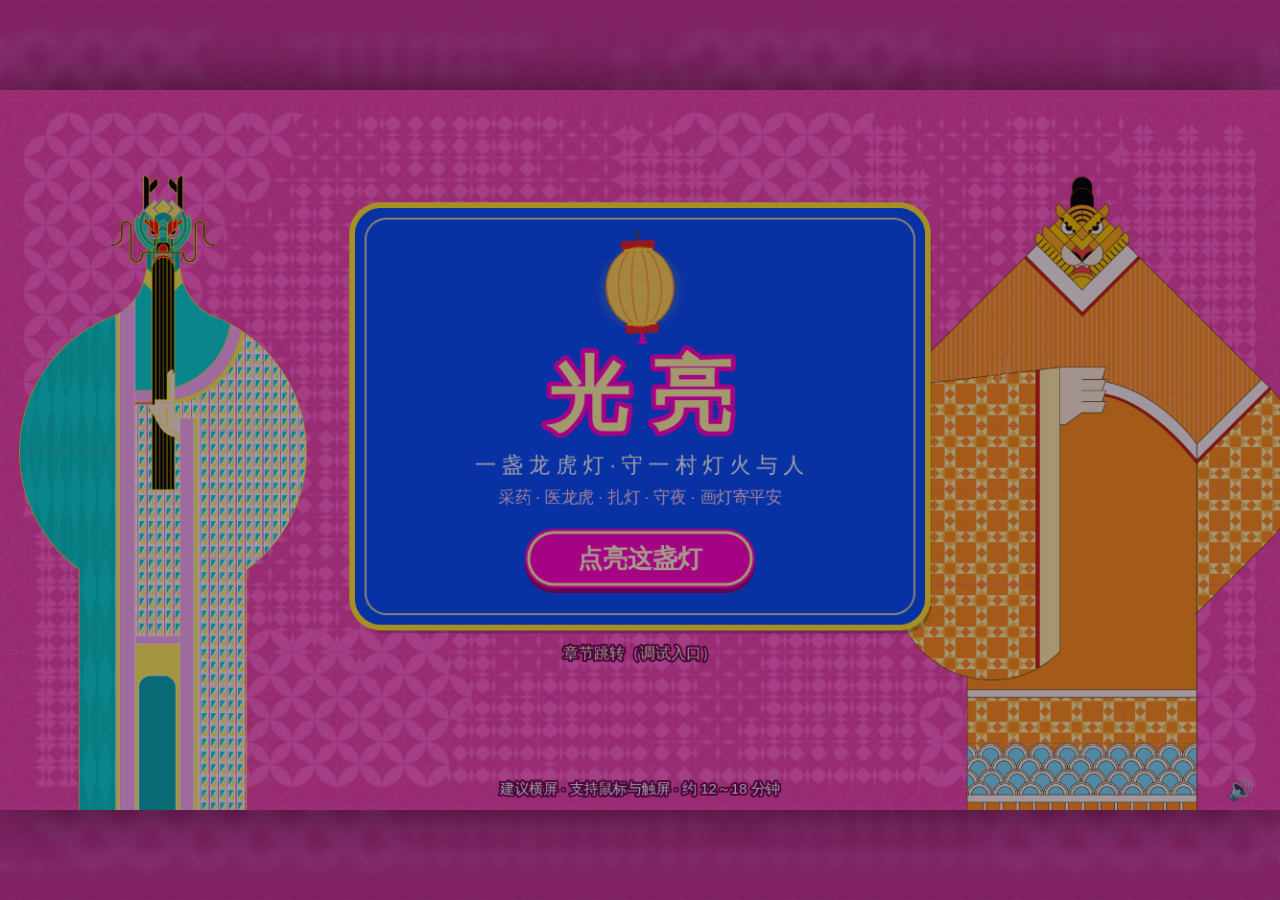
==== index.html @ 14c52aaf "Revise four scenes and add three downloadable showcase films" ====
<!DOCTYPE html>
<html lang="zh-CN">
<head>
<meta charset="UTF-8">
<meta name="viewport" content="width=device-width, initial-scale=1.0, maximum-scale=1.0, user-scalable=no, viewport-fit=cover">
<meta name="apple-mobile-web-app-capable" content="yes">
<title>光亮 · 龙虎灯</title>
<style>
  html,body{margin:0;padding:0;width:100%;height:100%;overflow:hidden;background:#2a0f2e;}
  body{
    background:#2a0f2e url(assets/bg_pattern.jpg?v=5) center/cover no-repeat;
    font-family:"Heiti SC","STHeiti","SimHei","Source Han Sans SC","Noto Sans SC","Microsoft YaHei","PingFang SC",sans-serif;
    -webkit-user-select:none;user-select:none;-webkit-touch-callout:none;
  }
  body::before{content:"";position:fixed;inset:0;background:rgba(40,8,40,.55);backdrop-filter:blur(6px);-webkit-backdrop-filter:blur(6px);}
  #game{position:fixed;inset:0;padding:env(safe-area-inset-top) env(safe-area-inset-right) env(safe-area-inset-bottom) env(safe-area-inset-left);}
  #game canvas{touch-action:none;box-shadow:0 0 60px rgba(0,0,0,.55);}
  #rotate{position:fixed;inset:0;z-index:20;display:none;flex-direction:column;align-items:center;justify-content:center;
    background:#ff9cd4 url(assets/bg_pattern.jpg?v=5) center/cover;color:#fff;text-align:center;}
  #rotate .card{background:#004dfc;border:6px solid #ff00c8;border-radius:24px;padding:28px 34px;box-shadow:0 10px 0 #9a0078;}
  #rotate .phone{width:54px;height:92px;border:5px solid #fbf5a2;border-radius:12px;margin:0 auto 18px;animation:rot 2.2s ease-in-out infinite;}
  #rotate h2{margin:0 0 8px;font-size:26px;letter-spacing:.2em;color:#fbf5a2;}
  #rotate p{margin:0;font-size:15px;letter-spacing:.1em;}
  @keyframes rot{0%,30%{transform:rotate(0)}60%,100%{transform:rotate(-90deg)}}
  #loading{position:fixed;inset:0;display:flex;align-items:center;justify-content:center;color:#fbf5a2;font-size:20px;letter-spacing:.3em;z-index:5;pointer-events:none;}
</style>
</head>
<body>
<div id="loading">龙虎灯 · 载入中</div>
<div id="game"></div>
<div id="rotate"><div class="card"><div class="phone"></div><h2>请横屏体验</h2><p>旋转手机后自动继续，进度不会丢失</p></div></div>
<script src="lib/phaser.min.js"></script>
<script src="js/core.js?v=5"></script>
<script src="js/data.js?v=5"></script>
<script src="js/scenes/boot.js?v=5"></script>
<script src="js/scenes/title.js?v=5"></script>
<script src="js/scenes/story.js?v=6"></script>
<script src="js/scenes/act.js?v=5"></script>
<script src="js/scenes/forage.js?v=6"></script>
<script src="js/scenes/medicine.js?v=6"></script>
<script src="js/scenes/market.js?v=5"></script>
<script src="js/scenes/craft.js?v=5"></script>
<script src="js/scenes/defense.js?v=5"></script>
<script src="js/scenes/decorate.js?v=5"></script>
<script src="js/scenes/ending.js?v=5"></script>
<script src="js/main.js?v=5"></script>
</body>
</html>
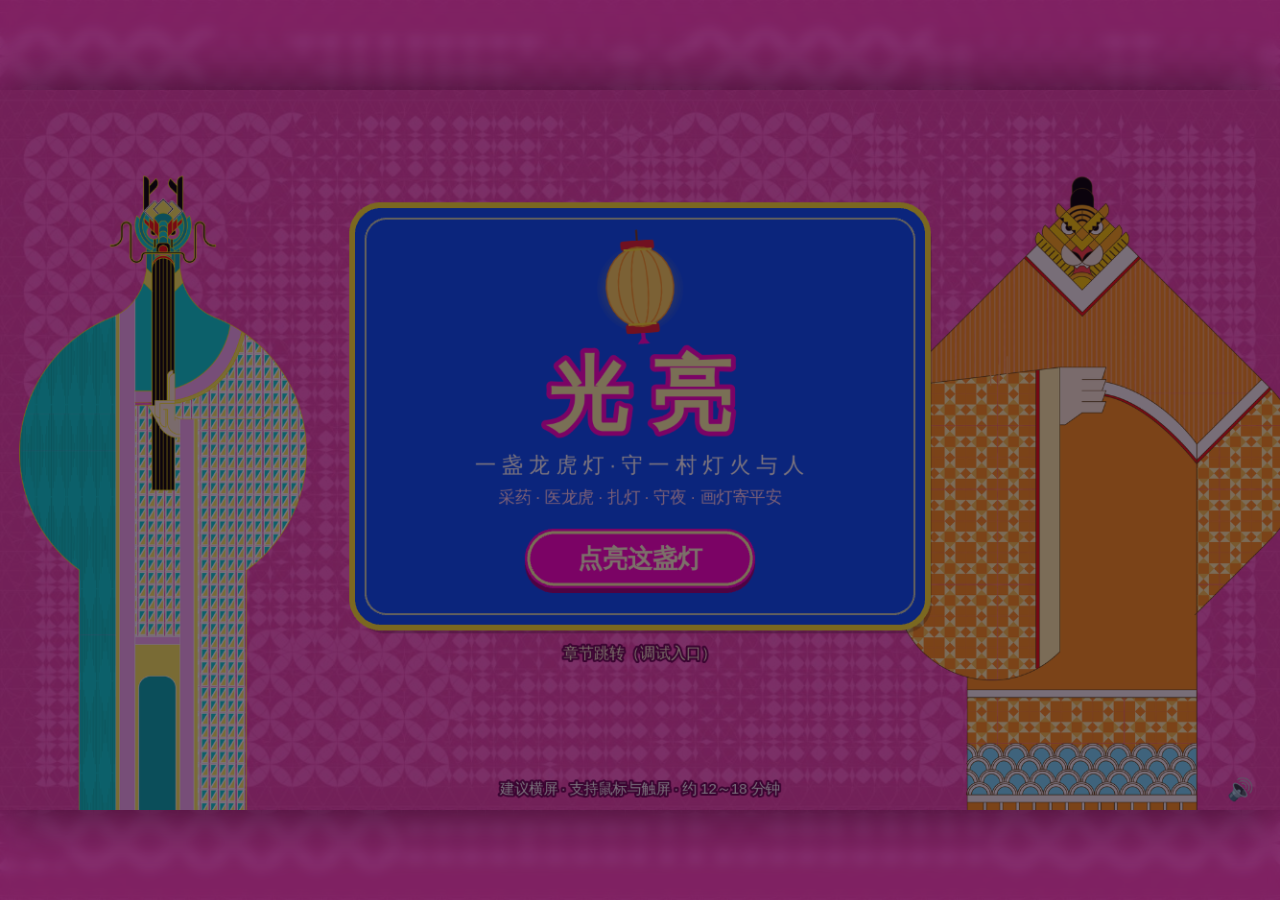
==== commit 26508b06: "药庐济世：药泥交互修复已在主线，JS 版本升至 v7 强制刷新旧缓存" ====
--- a/index.html
+++ b/index.html
@@ -30,19 +30,19 @@
 <div id="game"></div>
 <div id="rotate"><div class="card"><div class="phone"></div><h2>请横屏体验</h2><p>旋转手机后自动继续，进度不会丢失</p></div></div>
 <script src="lib/phaser.min.js"></script>
-<script src="js/core.js?v=5"></script>
-<script src="js/data.js?v=5"></script>
-<script src="js/scenes/boot.js?v=5"></script>
-<script src="js/scenes/title.js?v=5"></script>
-<script src="js/scenes/story.js?v=6"></script>
-<script src="js/scenes/act.js?v=5"></script>
-<script src="js/scenes/forage.js?v=6"></script>
-<script src="js/scenes/medicine.js?v=6"></script>
-<script src="js/scenes/market.js?v=5"></script>
-<script src="js/scenes/craft.js?v=5"></script>
-<script src="js/scenes/defense.js?v=5"></script>
-<script src="js/scenes/decorate.js?v=5"></script>
-<script src="js/scenes/ending.js?v=5"></script>
-<script src="js/main.js?v=5"></script>
+<script src="js/core.js?v=7"></script>
+<script src="js/data.js?v=7"></script>
+<script src="js/scenes/boot.js?v=7"></script>
+<script src="js/scenes/title.js?v=7"></script>
+<script src="js/scenes/story.js?v=7"></script>
+<script src="js/scenes/act.js?v=7"></script>
+<script src="js/scenes/forage.js?v=7"></script>
+<script src="js/scenes/medicine.js?v=7"></script>
+<script src="js/scenes/market.js?v=7"></script>
+<script src="js/scenes/craft.js?v=7"></script>
+<script src="js/scenes/defense.js?v=7"></script>
+<script src="js/scenes/decorate.js?v=7"></script>
+<script src="js/scenes/ending.js?v=7"></script>
+<script src="js/main.js?v=7"></script>
 </body>
 </html>
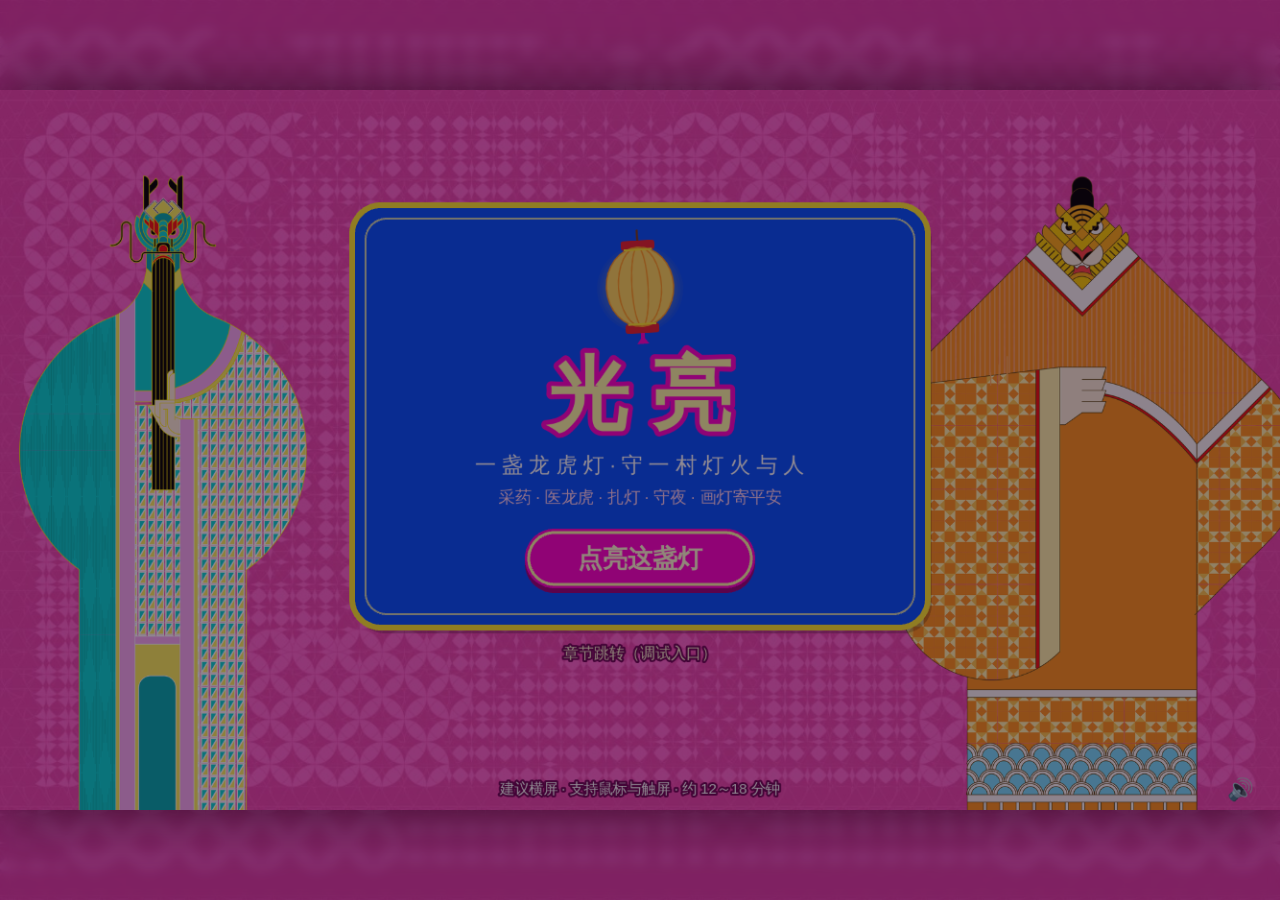
==== commit 9832e445: "BGM 连续性修复：前瞻调度 6s 抗卡顿断音，换模式量化到小节边界交叉淡化，夜间新增箫句旋律避免守灯夜空窗（v8）" ====
--- a/index.html
+++ b/index.html
@@ -30,19 +30,19 @@
 <div id="game"></div>
 <div id="rotate"><div class="card"><div class="phone"></div><h2>请横屏体验</h2><p>旋转手机后自动继续，进度不会丢失</p></div></div>
 <script src="lib/phaser.min.js"></script>
-<script src="js/core.js?v=7"></script>
-<script src="js/data.js?v=7"></script>
-<script src="js/scenes/boot.js?v=7"></script>
-<script src="js/scenes/title.js?v=7"></script>
-<script src="js/scenes/story.js?v=7"></script>
-<script src="js/scenes/act.js?v=7"></script>
-<script src="js/scenes/forage.js?v=7"></script>
-<script src="js/scenes/medicine.js?v=7"></script>
-<script src="js/scenes/market.js?v=7"></script>
-<script src="js/scenes/craft.js?v=7"></script>
-<script src="js/scenes/defense.js?v=7"></script>
-<script src="js/scenes/decorate.js?v=7"></script>
-<script src="js/scenes/ending.js?v=7"></script>
-<script src="js/main.js?v=7"></script>
+<script src="js/core.js?v=8"></script>
+<script src="js/data.js?v=8"></script>
+<script src="js/scenes/boot.js?v=8"></script>
+<script src="js/scenes/title.js?v=8"></script>
+<script src="js/scenes/story.js?v=8"></script>
+<script src="js/scenes/act.js?v=8"></script>
+<script src="js/scenes/forage.js?v=8"></script>
+<script src="js/scenes/medicine.js?v=8"></script>
+<script src="js/scenes/market.js?v=8"></script>
+<script src="js/scenes/craft.js?v=8"></script>
+<script src="js/scenes/defense.js?v=8"></script>
+<script src="js/scenes/decorate.js?v=8"></script>
+<script src="js/scenes/ending.js?v=8"></script>
+<script src="js/main.js?v=8"></script>
 </body>
 </html>
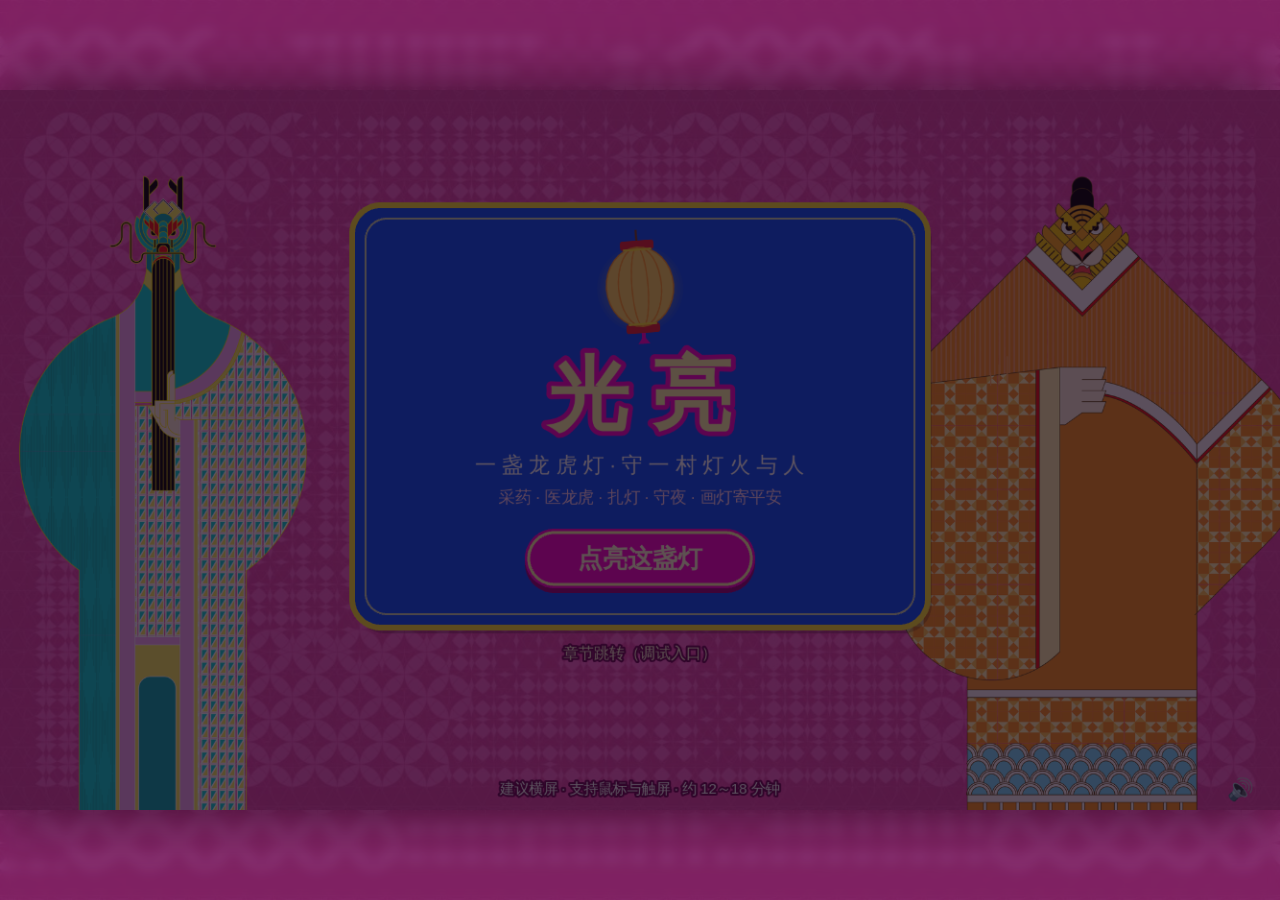
==== commit 2efad1b4: "按视频重做救虎/救龙：棋盘上的「山中相遇」任务卡片替代药庐场景切换（救虎：长按符纸化符水→拖给猛虎；救龙：三味药入罐调药贴→敷龙眼），音乐不切场景保持连续（v9）" ====
--- a/index.html
+++ b/index.html
@@ -30,19 +30,20 @@
 <div id="game"></div>
 <div id="rotate"><div class="card"><div class="phone"></div><h2>请横屏体验</h2><p>旋转手机后自动继续，进度不会丢失</p></div></div>
 <script src="lib/phaser.min.js"></script>
-<script src="js/core.js?v=8"></script>
-<script src="js/data.js?v=8"></script>
-<script src="js/scenes/boot.js?v=8"></script>
-<script src="js/scenes/title.js?v=8"></script>
-<script src="js/scenes/story.js?v=8"></script>
-<script src="js/scenes/act.js?v=8"></script>
-<script src="js/scenes/forage.js?v=8"></script>
-<script src="js/scenes/medicine.js?v=8"></script>
-<script src="js/scenes/market.js?v=8"></script>
-<script src="js/scenes/craft.js?v=8"></script>
-<script src="js/scenes/defense.js?v=8"></script>
-<script src="js/scenes/decorate.js?v=8"></script>
-<script src="js/scenes/ending.js?v=8"></script>
-<script src="js/main.js?v=8"></script>
+<script src="js/core.js?v=9"></script>
+<script src="js/data.js?v=9"></script>
+<script src="js/scenes/boot.js?v=9"></script>
+<script src="js/scenes/title.js?v=9"></script>
+<script src="js/scenes/story.js?v=9"></script>
+<script src="js/scenes/act.js?v=9"></script>
+<script src="js/scenes/rescue.js?v=9"></script>
+<script src="js/scenes/forage.js?v=9"></script>
+<script src="js/scenes/medicine.js?v=9"></script>
+<script src="js/scenes/market.js?v=9"></script>
+<script src="js/scenes/craft.js?v=9"></script>
+<script src="js/scenes/defense.js?v=9"></script>
+<script src="js/scenes/decorate.js?v=9"></script>
+<script src="js/scenes/ending.js?v=9"></script>
+<script src="js/main.js?v=9"></script>
 </body>
 </html>
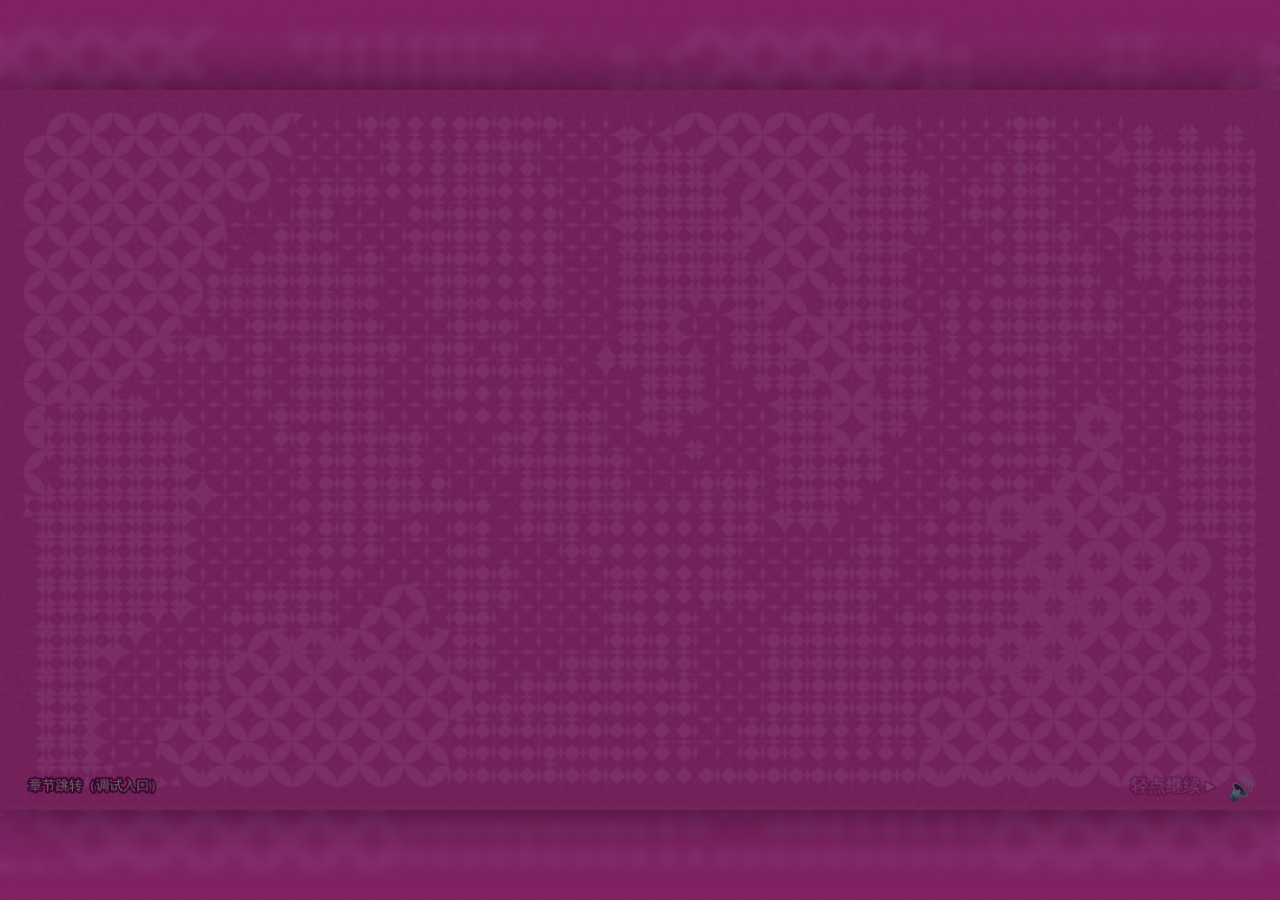
==== commit fd9cfb78: "全部按视频对齐：开头改为滚动序章文字页（同安老街…），流程去掉市集与幕间卡（A→药庐济世→剧情B→扎灯→C→守灯→D），结尾第五幕心愿灯（纹样+祝福chips落笔灯笼）与尾声·灯与人文章页，照片背景取" ====
--- a/index.html
+++ b/index.html
@@ -30,20 +30,20 @@
 <div id="game"></div>
 <div id="rotate"><div class="card"><div class="phone"></div><h2>请横屏体验</h2><p>旋转手机后自动继续，进度不会丢失</p></div></div>
 <script src="lib/phaser.min.js"></script>
-<script src="js/core.js?v=9"></script>
-<script src="js/data.js?v=9"></script>
-<script src="js/scenes/boot.js?v=9"></script>
-<script src="js/scenes/title.js?v=9"></script>
-<script src="js/scenes/story.js?v=9"></script>
-<script src="js/scenes/act.js?v=9"></script>
-<script src="js/scenes/rescue.js?v=9"></script>
-<script src="js/scenes/forage.js?v=9"></script>
-<script src="js/scenes/medicine.js?v=9"></script>
-<script src="js/scenes/market.js?v=9"></script>
-<script src="js/scenes/craft.js?v=9"></script>
-<script src="js/scenes/defense.js?v=9"></script>
-<script src="js/scenes/decorate.js?v=9"></script>
-<script src="js/scenes/ending.js?v=9"></script>
-<script src="js/main.js?v=9"></script>
+<script src="js/core.js?v=10"></script>
+<script src="js/data.js?v=10"></script>
+<script src="js/scenes/boot.js?v=10"></script>
+<script src="js/scenes/title.js?v=10"></script>
+<script src="js/scenes/story.js?v=10"></script>
+<script src="js/scenes/act.js?v=10"></script>
+<script src="js/scenes/rescue.js?v=10"></script>
+<script src="js/scenes/forage.js?v=10"></script>
+<script src="js/scenes/medicine.js?v=10"></script>
+<script src="js/scenes/market.js?v=10"></script>
+<script src="js/scenes/craft.js?v=10"></script>
+<script src="js/scenes/defense.js?v=10"></script>
+<script src="js/scenes/decorate.js?v=10"></script>
+<script src="js/scenes/ending.js?v=10"></script>
+<script src="js/main.js?v=10"></script>
 </body>
 </html>
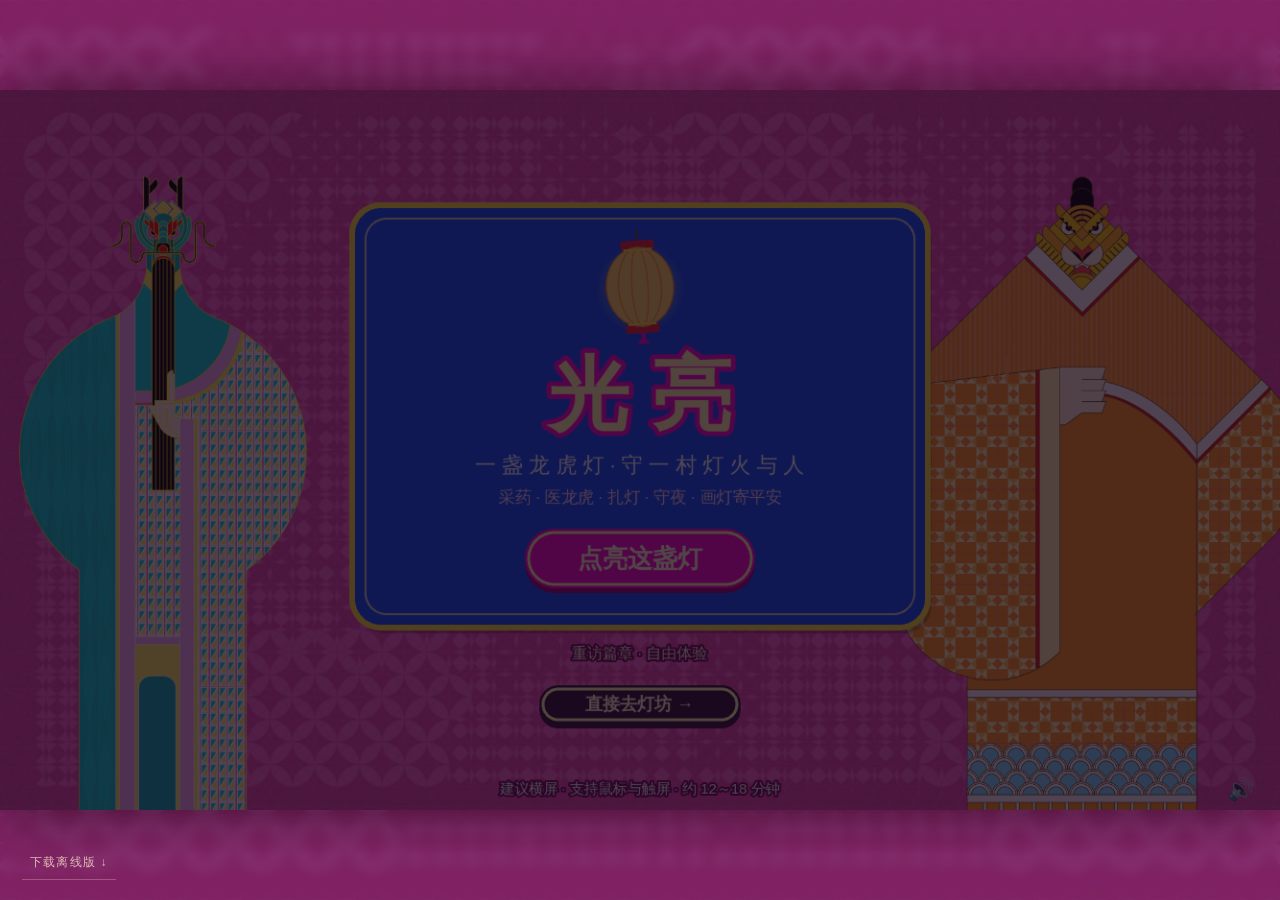
==== commit c8a316bc: "Integrate reference-film journey with continuous transitions and interactive wish lantern" ====
--- a/index.html
+++ b/index.html
@@ -24,12 +24,15 @@
   @keyframes rot{0%,30%{transform:rotate(0)}60%,100%{transform:rotate(-90deg)}}
   #loading{position:fixed;inset:0;display:flex;align-items:center;justify-content:center;color:#fbf5a2;font-size:20px;letter-spacing:.3em;z-index:5;pointer-events:none;}
 </style>
+<link rel="stylesheet" href="journey.css?v=10">
 </head>
 <body>
 <div id="loading">龙虎灯 · 载入中</div>
 <div id="game"></div>
+<a class="download-link" href="download.html">下载离线版 ↓</a>
 <div id="rotate"><div class="card"><div class="phone"></div><h2>请横屏体验</h2><p>旋转手机后自动继续，进度不会丢失</p></div></div>
 <script src="lib/phaser.min.js"></script>
+<script src="lib/three.min.js"></script>
 <script src="js/core.js?v=10"></script>
 <script src="js/data.js?v=10"></script>
 <script src="js/scenes/boot.js?v=10"></script>
@@ -44,6 +47,7 @@
 <script src="js/scenes/defense.js?v=10"></script>
 <script src="js/scenes/decorate.js?v=10"></script>
 <script src="js/scenes/ending.js?v=10"></script>
+<script src="js/journey.js?v=10"></script>
 <script src="js/main.js?v=10"></script>
 </body>
 </html>
--- a/journey.css
+++ b/journey.css
@@ -0,0 +1,12 @@
+#scene-blend{position:fixed;z-index:3000;pointer-events:all;background:#c72d9b center/100% 100% no-repeat;will-change:opacity}
+.journey{position:fixed;inset:0;z-index:10;color:#f4edda;font-family:"Songti SC","Noto Serif CJK SC","Noto Serif SC",serif;opacity:0;transition:opacity 1s ease;overflow:hidden;box-sizing:border-box}
+.journey.is-visible{opacity:1}.journey *{box-sizing:border-box}.journey button,.journey input{font:inherit}.journey button{cursor:pointer;touch-action:manipulation}.journey button:focus-visible,.journey input:focus-visible{outline:2px solid #e3bd6b;outline-offset:5px}.journey button:disabled{opacity:.35;cursor:default}.journey [hidden]{display:none!important}
+.journey .quiet{border:0;background:none;color:inherit;letter-spacing:.12em;padding:10px;font-size:13px;opacity:.72}.journey .quiet:hover{opacity:1}.journey .sound{position:absolute;right:28px;bottom:24px;z-index:5;border:1px solid #cbb88366;border-radius:50%;width:42px;height:42px;color:#e5d9b3;background:#13141188;font:16px sans-serif}
+.intro{background:#d923a7 url(assets/bg_pattern.jpg?v=5) center/cover;display:grid;place-items:center;text-align:center}.intro::before{content:"";position:absolute;inset:0;background:linear-gradient(120deg,#d0289b75,#810c7266)}.intro::after{content:"";position:absolute;inset:15px;border:1px solid #fff0c34d;pointer-events:none}.intro-content{z-index:1;width:min(850px,85vw)}.intro .eyebrow{font-size:13px;letter-spacing:.5em;color:#ffedb9;margin:0 0 45px}.intro h1{font-weight:400;font-size:clamp(24px,3.3vw,45px);letter-spacing:.16em;line-height:1.7;margin:0 0 22px}.intro .verse{font-size:clamp(16px,1.8vw,24px);line-height:2.2;letter-spacing:.13em;min-height:5em;white-space:pre-line;margin:0 0 38px}.intro-copy{transition:opacity .5s ease,transform .7s ease}.intro-copy.changing{opacity:0;transform:translateY(12px)}.journey .primary{background:#e8d7a8;color:#26251d;border:1px solid #e8d7a8;border-radius:2px;padding:13px 30px;font-size:15px;letter-spacing:.18em;transition:background .25s}.journey .primary:hover{background:#fff0c9}.intro .primary{background:transparent;border-color:#fff0c3aa;color:#fff6da;min-width:190px}.intro .primary:hover{background:#fff0c322}.intro .skip{position:absolute;right:30px;top:25px}.intro .progress{margin-top:30px;color:#ffe7b58c;font:12px sans-serif;letter-spacing:.35em}.intro .footer{position:absolute;bottom:30px;left:50%;transform:translateX(-50%);font-size:12px;letter-spacing:.16em;color:#fff0c3aa}
+.workshop{background:#121411}.workshop::before{content:"";position:absolute;inset:0;background:linear-gradient(90deg,#11130fe8 0%,#11130f62 48%,#11130fd9 100%),linear-gradient(0deg,#10120ff2,transparent 60%),url(assets/workshop/workshop-bg.png) center/cover;opacity:.87}.workshop::after{content:"";position:absolute;inset:0;pointer-events:none;background:radial-gradient(ellipse at 55% 49%,#b49b4e0f,transparent 54%)}.workshop header{position:absolute;left:4.2%;top:6.2%;z-index:2}.workshop .eyebrow{font-size:12px;letter-spacing:.32em;color:#bfad77;margin:0 0 20px}.workshop h1{font-size:clamp(25px,3vw,43px);letter-spacing:.09em;font-weight:400;line-height:1.5;margin:0 0 10px}.workshop .subhead{font-size:12px;letter-spacing:.18em;color:#b9b49f;margin:0}.workshop .return{position:absolute;right:25px;top:24px;z-index:5}
+.lantern-stage{position:absolute;left:25%;top:10%;width:51%;height:83%;z-index:1;touch-action:none;cursor:grab}.lantern-stage.drawing{cursor:crosshair}.lantern-stage:active{cursor:grabbing}.lantern-stage canvas{width:100%;height:100%;display:block;outline:0;touch-action:none}.lantern-glow{position:absolute;left:50%;top:47%;width:85%;height:65%;transform:translate(-50%,-50%);background:radial-gradient(ellipse,#ffcf6530,transparent 64%);filter:blur(15px);opacity:0;transition:opacity 1.5s;pointer-events:none}.workshop.lit .lantern-glow{opacity:1}
+.workshop .chapter-copy{position:absolute;left:8%;top:38%;width:22%;z-index:2}.workshop .number{display:block;color:#9a967d;font:10px sans-serif;letter-spacing:.3em;margin-bottom:20px}.workshop h2{font-weight:400;font-size:clamp(18px,1.9vw,28px);letter-spacing:.1em;line-height:1.6;margin:0 0 16px}.workshop .body-copy{color:#c0bca8;font-size:clamp(12px,1.1vw,15px);line-height:2.1;letter-spacing:.08em;margin:0 0 20px}.workshop .craft-list{font-size:11px;line-height:2.2;word-spacing:16px;color:#a19a7d;letter-spacing:.1em}.workshop .controls{position:absolute;right:5%;top:37%;width:23%;z-index:2}.workshop .control-title{font-size:12px;color:#b7ac89;letter-spacing:.2em;margin-bottom:16px}.workshop .tools{display:flex;flex-wrap:wrap;gap:8px;margin-bottom:15px}.workshop .tool{font-size:13px;color:#d8d1bb;border:1px solid #aaa08055;background:#24261e66;padding:9px 14px;letter-spacing:.08em;border-radius:2px}.workshop .tool:hover,.workshop .tool[aria-pressed=true]{border-color:#c5aa6e;color:#f4e1ac;background:#b49b4e1c}.workshop label{font-size:12px;color:#beb69c;letter-spacing:.1em}.workshop input{display:block;width:100%;color:#f4e6bd;background:transparent;border:0;border-bottom:1px solid #978b6166;padding:12px 0;font-size:22px;letter-spacing:.15em;user-select:text;-webkit-user-select:text;outline:0}.workshop .hint{color:#a39d85;font-size:11px;line-height:1.9;letter-spacing:.07em;min-height:2em;margin:12px 0}.workshop .next{margin-top:18px;width:100%;padding:13px 10px}.workshop .steps{position:absolute;left:8%;bottom:7%;display:flex;gap:28px;z-index:3}.workshop .step{color:#8b8876;border:0;background:none;padding:7px 0;text-align:left;font-size:12px;letter-spacing:.15em;border-bottom:1px solid transparent}.workshop .step span{display:block;font:10px sans-serif;margin-bottom:8px;color:#787661}.workshop .step[aria-current=step]{border-color:#d4ba7b;color:#f0d99b}.workshop .drag-hint{position:absolute;left:50%;bottom:9%;transform:translateX(-50%);font-size:11px;letter-spacing:.18em;color:#a8a28b;z-index:2;pointer-events:none;white-space:nowrap}.workshop .status{position:absolute;right:5%;bottom:17%;color:#d7c48e;font-size:12px;z-index:3;max-width:26%;line-height:1.8}.workshop .light-toggle{margin-top:12px}.workshop .credits{font-size:10px;color:#88846f;line-height:1.8;margin-top:20px;letter-spacing:.06em}.workshop .back{padding-left:0;margin-top:8px}.workshop .error-note{color:#e0c9a0;font-size:11px;line-height:1.8}
+@media(max-height:570px){.workshop header{top:5%;left:4%}.workshop .eyebrow{margin-bottom:8px;font-size:10px}.workshop h1{font-size:25px}.workshop .chapter-copy{top:38%;left:5%;width:24%}.workshop .controls{top:32%;right:4%;width:23%}.workshop h2{font-size:19px;margin-bottom:8px}.workshop .body-copy{font-size:11px;line-height:1.8;margin-bottom:12px}.workshop .craft-list,.workshop .credits{display:none}.workshop .control-title{margin-bottom:10px}.workshop .tool{font-size:11px;padding:6px 9px}.workshop .tools{gap:6px;margin-bottom:8px}.workshop .hint{margin:7px 0;font-size:10px}.workshop .next{margin-top:7px;padding:9px}.workshop .steps{left:5%;bottom:4%;gap:20px}.workshop .step{font-size:10px}.workshop .step span{margin-bottom:4px}.workshop .drag-hint{bottom:5%;font-size:10px}.journey .sound{right:17px;bottom:14px;width:34px;height:34px}.intro .eyebrow{margin-bottom:16px}.intro h1{font-size:28px}.intro .verse{font-size:16px;min-height:4em;margin-bottom:16px}.intro .footer{bottom:17px;font-size:10px}.intro .progress{margin-top:16px}}
+@media(prefers-reduced-motion:reduce){.journey,.intro-copy{transition:none!important}}
+
+.download-link{position:fixed;left:22px;bottom:20px;z-index:6;font:12px sans-serif;letter-spacing:.1em;color:#fff0cebb;text-decoration:none;padding:8px;border-bottom:1px solid #fff0ce44}.download-link:hover{color:#fff0ce}
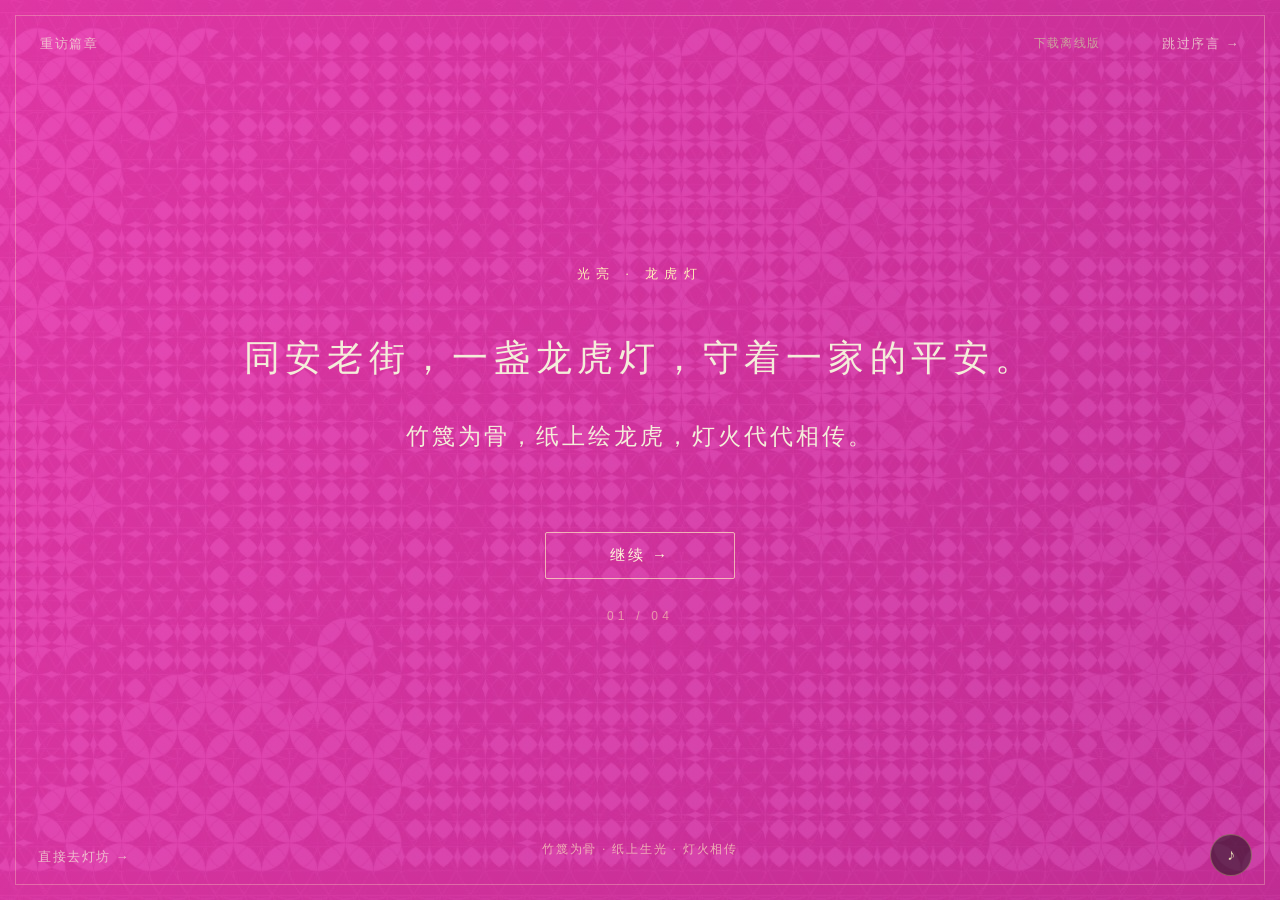
==== commit 049a9f1e: "Merge latest video-aligned story and validate unified lantern experience" ====
--- a/index.html
+++ b/index.html
@@ -24,7 +24,7 @@
   @keyframes rot{0%,30%{transform:rotate(0)}60%,100%{transform:rotate(-90deg)}}
   #loading{position:fixed;inset:0;display:flex;align-items:center;justify-content:center;color:#fbf5a2;font-size:20px;letter-spacing:.3em;z-index:5;pointer-events:none;}
 </style>
-<link rel="stylesheet" href="journey.css?v=10">
+<link rel="stylesheet" href="journey.css?v=11">
 </head>
 <body>
 <div id="loading">龙虎灯 · 载入中</div>
@@ -33,21 +33,21 @@
 <div id="rotate"><div class="card"><div class="phone"></div><h2>请横屏体验</h2><p>旋转手机后自动继续，进度不会丢失</p></div></div>
 <script src="lib/phaser.min.js"></script>
 <script src="lib/three.min.js"></script>
-<script src="js/core.js?v=10"></script>
-<script src="js/data.js?v=10"></script>
-<script src="js/scenes/boot.js?v=10"></script>
-<script src="js/scenes/title.js?v=10"></script>
-<script src="js/scenes/story.js?v=10"></script>
-<script src="js/scenes/act.js?v=10"></script>
-<script src="js/scenes/rescue.js?v=10"></script>
-<script src="js/scenes/forage.js?v=10"></script>
-<script src="js/scenes/medicine.js?v=10"></script>
-<script src="js/scenes/market.js?v=10"></script>
-<script src="js/scenes/craft.js?v=10"></script>
-<script src="js/scenes/defense.js?v=10"></script>
-<script src="js/scenes/decorate.js?v=10"></script>
-<script src="js/scenes/ending.js?v=10"></script>
-<script src="js/journey.js?v=10"></script>
-<script src="js/main.js?v=10"></script>
+<script src="js/core.js?v=11"></script>
+<script src="js/data.js?v=11"></script>
+<script src="js/scenes/boot.js?v=11"></script>
+<script src="js/journey.js?v=11"></script>
+<script src="js/scenes/title.js?v=11"></script>
+<script src="js/scenes/story.js?v=11"></script>
+<script src="js/scenes/act.js?v=11"></script>
+<script src="js/scenes/rescue.js?v=11"></script>
+<script src="js/scenes/forage.js?v=11"></script>
+<script src="js/scenes/medicine.js?v=11"></script>
+<script src="js/scenes/market.js?v=11"></script>
+<script src="js/scenes/craft.js?v=11"></script>
+<script src="js/scenes/defense.js?v=11"></script>
+<script src="js/scenes/decorate.js?v=11"></script>
+<script src="js/scenes/ending.js?v=11"></script>
+<script src="js/main.js?v=11"></script>
 </body>
 </html>
--- a/journey.css
+++ b/journey.css
@@ -10,3 +10,8 @@
 @media(prefers-reduced-motion:reduce){.journey,.intro-copy{transition:none!important}}
 
 .download-link{position:fixed;left:22px;bottom:20px;z-index:6;font:12px sans-serif;letter-spacing:.1em;color:#fff0cebb;text-decoration:none;padding:8px;border-bottom:1px solid #fff0ce44}.download-link:hover{color:#fff0ce}
+
+.intro .chapters{position:absolute;left:30px;top:25px;z-index:2}.intro .direct-lamp{position:absolute;left:28px;bottom:24px;z-index:2}.intro .verse{min-height:3.6em}.intro h1{font-size:clamp(23px,2.8vw,40px)}
+@media(max-height:570px){.intro .direct-lamp{bottom:14px;left:16px;font-size:11px}.intro .chapters{top:14px;left:16px}.intro .skip{top:14px;right:16px}.intro .footer{font-size:9px}.intro h1{font-size:24px}.intro .verse{min-height:2.5em;margin-bottom:15px}}
+
+.journey .package-link{position:absolute;top:35px;right:180px;z-index:5;font:12px sans-serif;letter-spacing:.1em;color:#cbbf9e;text-decoration:none;opacity:.8}.journey .package-link:hover{opacity:1}@media(max-height:570px){.journey .package-link{top:24px;right:145px;font-size:10px}}
